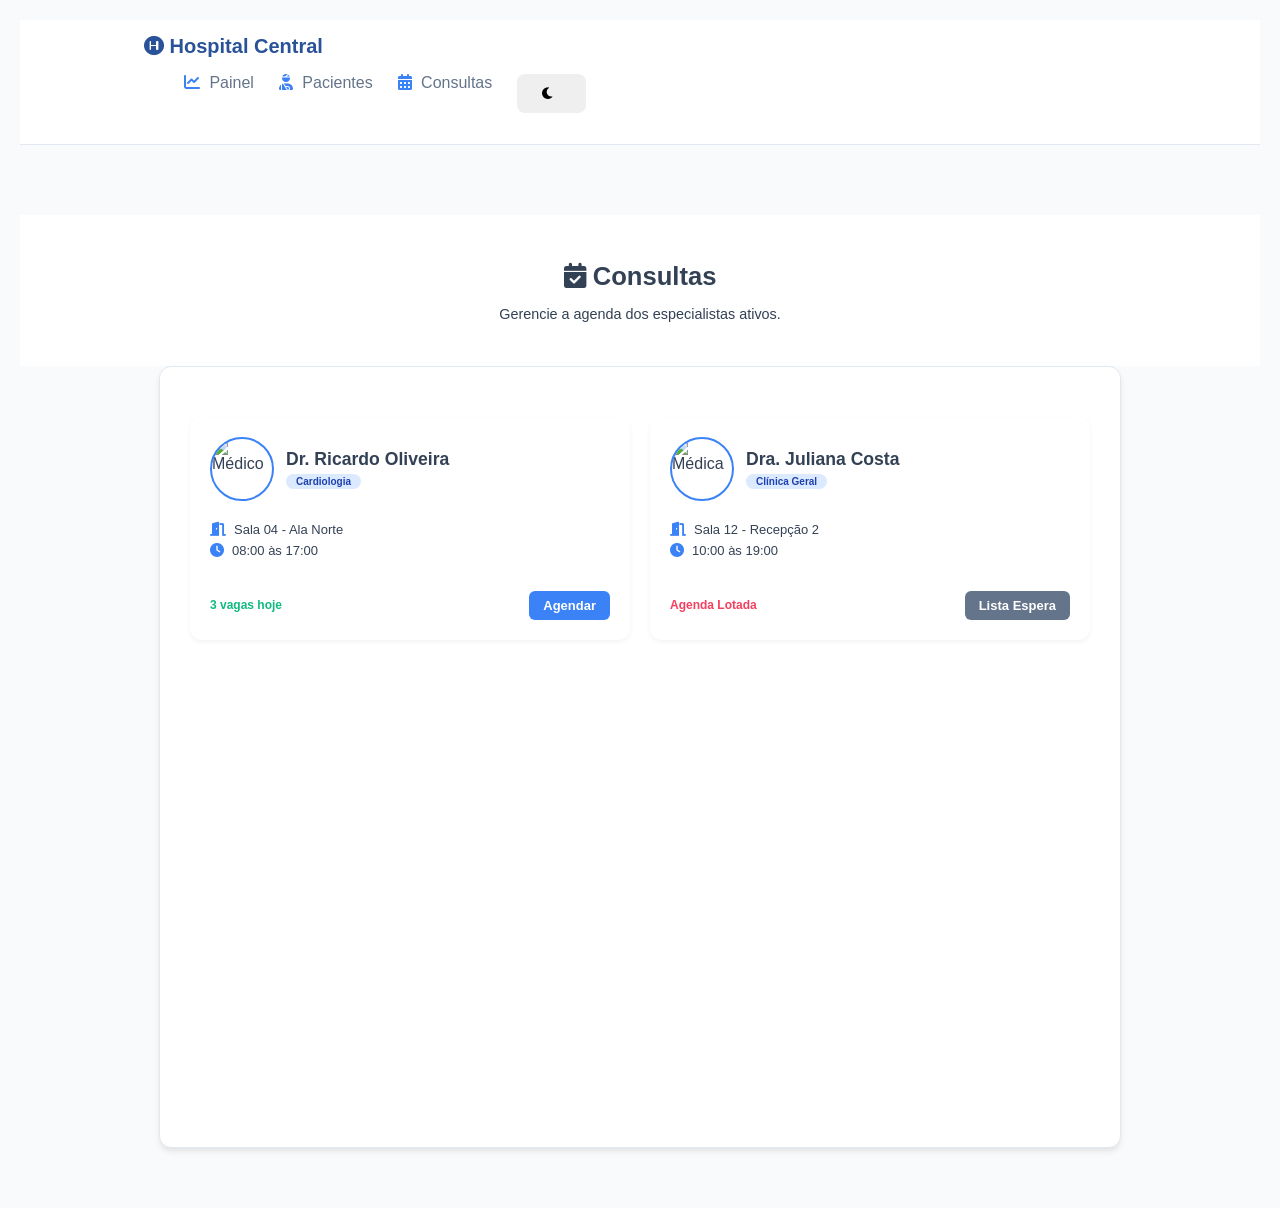
==== consultas.html @ bb9fc18e "Add files via upload" ====
<!DOCTYPE html>
<html lang="pt-br">
<head>
    <meta charset="UTF-8">
    <meta name="viewport" content="width=device-width, initial-scale=1.0">
    <title>Hospital Central | Consultas</title>
    <link rel="stylesheet" href="style.css">
    <link rel="stylesheet" href="consultas.css">
    <link rel="stylesheet" href="https://cdnjs.cloudflare.com/ajax/libs/font-awesome/6.0.0/css/all.min.css">
</head>
<body>

    <nav class="navbar">
        <div class="nav-content">
            <div class="logo"><i class="fas fa-hospital-symbol"></i> Hospital Central</div>
            <ul class="nav-links">
                <li><a href="index.html"><i class="fas fa-chart-line"></i> Painel</a></li>
                <li><a href="#"><i class="fas fa-user-injured"></i> Pacientes</a></li>
                <li><a href="consultas.html" class="active"><i class="fas fa-calendar-alt"></i> Consultas</a></li>
                <li><button id="chkDarkMode" class="btn-dark-mode"><i class="fas fa-moon"></i></button></li>
            </ul>
        </div>
    </nav>

    <header class="mini-banner">
        <div class="mini-banner-content">
            <h1><i class="fas fa-calendar-check"></i> Consultas</h1>
            <p>Gerencie a agenda dos especialistas ativos.</p>
        </div>
    </header>

    <main class="container secao-consultas">
        
        <div id="lista-medicos" class="cards-consultas">
            
            <div class="card-medico">
                <div class="medico-header">
                    <img src="https://cdn-icons-png.flaticon.com/512/3774/3774299.png" alt="Médico">
                    <div class="medico-nome-area">
                        <h3>Dr. Ricardo Oliveira</h3>
                        <span class="especialidade-tag">Cardiologia</span>
                    </div>
                </div>
                <div class="medico-detalhes">
                    <p><i class="fas fa-door-open"></i> Sala 04 - Ala Norte</p>
                    <p><i class="fas fa-clock"></i> 08:00 às 17:00</p>
                </div>
                <div class="footer-card">
                    <span class="status-vagas disponivel">3 vagas hoje</span>
                    <button class="btn-agendar" onclick="abrirAgendamento('Dr. Ricardo', 'Cardiologia')">Agendar</button>
                </div>
            </div>

            <div class="card-medico">
                <div class="medico-header">
                    <img src="https://cdn-icons-png.flaticon.com/512/607/607414.png" alt="Médica">
                    <div class="medico-nome-area">
                        <h3>Dra. Juliana Costa</h3>
                        <span class="especialidade-tag">Clínica Geral</span>
                    </div>
                </div>
                <div class="medico-detalhes">
                    <p><i class="fas fa-door-open"></i> Sala 12 - Recepção 2</p>
                    <p><i class="fas fa-clock"></i> 10:00 às 19:00</p>
                </div>
                <div class="footer-card">
                    <span class="status-vagas cheio">Agenda Lotada</span>
                    <button class="btn-agendar" style="background-color: #64748b;">Lista Espera</button>
                </div>
            </div>

            </div>
---- style.css ----
.navbar {
    display: flex;
    justify-content: space-between;
    align-items: center;
    background: white;
    padding: 15px 10%;
    border-bottom: 1px solid #e2e8f0;
}

.logo {
    font-size: 20px;
    font-weight: bold;
    color: #2a5298;
}

.nav-links {
    list-style: none;
    display: flex;
    gap: 25px;
}

.nav-links a {
    text-decoration: none;
    color: #64748b;
    font-weight: 500;
}


.hero {
    text-align: center;
    padding: 60px 20px;
    background: linear-gradient(rgba(248, 250, 252, 0.9), rgba(248, 250, 252, 0.9)), 
                url('https://images.unsplash.com/photo-1519494026892-80bbd2d6fd0d?auto=format&fit=crop&q=80&w=1000');
    background-size: cover;
    background-position: center;
}


.header-lista {
    max-width: 900px;
    margin: 0 auto;
    display: flex;
    justify-content: space-between;
    align-items: center;
    margin-bottom: 15px;
}

.busca-container {
    background: white;
    padding: 8px 15px;
    border-radius: 20px;
    border: 1px solid #e2e8f0;
    display: flex;
    align-items: center;
    gap: 10px;
}

.busca-container input {
    border: none;
    padding: 0;
}

.busca-container input:focus {
    box-shadow: none;
}

body {
    font-family: 'Inter', -apple-system, BlinkMacSystemFont, "Segoe UI", Roboto, sans-serif;
    background: #f8fafc;
    color: #334155;
    margin: 0;
    padding: 20px;
}

h1, h2 {
    text-align: center;
    color: #1e293b;
    font-weight: 700;
    margin-bottom: 30px;
}

.container, .tabela-container {
    background: white;
    max-width: 900px;
    margin: 0 auto 40px auto;
    padding: 30px;
    border-radius: 12px;
    border: 1px solid #e2e8f0;
    box-shadow: 0 4px 6px -1px rgba(0, 0, 0, 0.1);
}

.tabela-container {
    padding: 0;
    overflow: hidden;
}

form {
    display: grid;
    grid-template-columns: 1fr 1fr;
    gap: 20px;
}

input {
    padding: 12px 16px;
    border: 1px solid #cbd5e1;
    border-radius: 8px;
    font-size: 14px;
    background: #ffffff;
    transition: all 0.2s;
}

input:focus {
    outline: none;
    border-color: #3b82f6;
    box-shadow: 0 0 0 3px rgba(59, 130, 246, 0.1);
}

button {
    padding: 12px 24px;
    border: none;
    border-radius: 8px;
    cursor: pointer;
    font-weight: 600;
    transition: all 0.2s;
}

form button {
    grid-column: span 2;
    justify-self: center;
    background: #10b981;
    color: white;
    width: 200px;
    margin-top: 10px;
}

form button:hover {
    background: #059669;
    transform: translateY(-1px);
}

button.excluir {
    background: #fee2e2;
    color: #dc2626;
    font-size: 12px;
    padding: 8px 16px;
}

button.excluir:hover {
    background: #fca5a5;
    color: #ffffff;
}

table {
    width: 100%;
    border-collapse: collapse;
}

th {
    background: #f1f5f9;
    color: #64748b;
    padding: 16px;
    text-transform: uppercase;
    font-size: 12px;
    letter-spacing: 0.05em;
    text-align: center;
}

td {
    padding: 16px;
    text-align: center;
    border-bottom: 1px solid #f1f5f9;
    font-size: 14px;
}

td:first-child, th:first-child {
    text-align: left;
    padding-left: 30px;
}

tr:hover {
    background: #f8fafc;
}

.dashboard {
    display: flex;
    justify-content: center;
    gap: 20px;
    max-width: 900px;
    margin: -30px auto 30px auto; /* Sobe um pouco para sobrepor o hero */
    position: relative;
    z-index: 10;
}

.card-info {
    background: white;
    padding: 20px;
    border-radius: 12px;
    display: flex;
    align-items: center;
    gap: 15px;
    flex: 1;
    box-shadow: 0 4px 15px rgba(0,0,0,0.05);
    border: 1px solid #e2e8f0;
}

.card-info i {
    font-size: 24px;
    color: #3b82f6;
    background: #eff6ff;
    padding: 15px;
    border-radius: 10px;
}

.card-info span {
    display: block;
    font-size: 20px;
    font-weight: 800;
    color: #1e293b;
}

.card-info p {
    margin: 0;
    font-size: 13px;
    color: #64748b;
}   

button i {
    margin-right: 8px; 
}

form button {
    display: flex;
    align-items: center;
    justify-content: center;
}

.badge-prioridade {
    padding: 5px 12px;
    border-radius: 20px;
    font-size: 11px;
    font-weight: 800;
    text-transform: uppercase;
}

.prioridade-emergencia { background: #fee2e2; color: #dc2626; border: 1px solid #fca5a5; }
.prioridade-urgente { background: #fef9c3; color: #854d0e; border: 1px solid #fde047; }
.prioridade-eletivo { background: #dcfce7; color: #166534; border: 1px solid #86efac; }

select {
    padding: 12px;
    border: 1px solid #cbd5e1;
    border-radius: 8px;
    background: white;
    color: #64748b;
}

.btn-imprimir {
    background: #64748b;
    color: white;
    padding: 8px 15px;
    margin-right: 10px;
    font-size: 13px;
}

.btn-imprimir:hover {
    background: #475569;
}

.acoes-lista {
    display: flex;
    align-items: center;
}

@media print {
    
    nav, .hero, .container, .dashboard, .btn-imprimir, .busca-container, .excluir, h2 {
        display: none !important;
    }
    
    body {
        background: white;
        padding: 0;
    }

    .tabela-container {
        width: 100%;
        box-shadow: none;
        border: none;
    }

    table {
        border: 1px solid #000;
    }
    
    th {
        background: #eee !important;
        color: black !important;
    }
}

.nav-links li a i {
    margin-right: 5px;
    color: #3b82f6;
}

.relogio-container {
    margin-left: 20px;
    padding: 5px 12px;
    background: #eff6ff;
    border-radius: 20px;
    color: #1e40af;
    font-weight: bold;
    font-family: 'monospace';
    border: 1px solid #dbeafe;
    display: flex;
    align-items: center;
    gap: 8px;
}

.nav-links a:hover {
    color: #3b82f6;
    transition: 0.3s;
}
.modal {
    display: none; 
    position: fixed;
    z-index: 2000;
    left: 0; top: 0;
    width: 100%; height: 100%;
    background-color: rgba(0,0,0,0.5);
}

.modal-content {
    background-color: white;
    margin: 5% auto;
    padding: 30px;
    border-radius: 15px;
    width: 50%;
    box-shadow: 0 5px 30px rgba(0,0,0,0.3);
}

.close {
    float: right;
    font-size: 28px;
    cursor: pointer;
}

#detalhesPaciente p {
    margin: 15px 0;
    font-size: 16px;
    line-height: 1.6;
}

.cards-consultas {
    display: grid;
    grid-template-columns: repeat(auto-fit, minmax(300px, 1fr));
    gap: 20px;
    margin-top: 20px;
}

.card-medico {
    background: white;
    padding: 20px;
    border-radius: 12px;
    border: 1px solid #e2e8f0;
    display: flex;
    flex-direction: column;
    justify-content: space-between;
    transition: 0.3s;
}

.card-medico:hover {
    box-shadow: 0 5px 15px rgba(0,0,0,0.1);
}

.medico-info {
    display: flex;
    align-items: center;
    gap: 15px;
    margin-bottom: 15px;
}

.medico-info img {
    width: 50px;
    height: 50px;
    border-radius: 50%;
    background: #f1f5f9;
}

.medico-info h4 { margin: 0; color: #1e293b; }
.medico-info p { margin: 0; font-size: 13px; color: #64748b; }

.status-agenda {
    display: flex;
    justify-content: space-between;
    align-items: center;
    border-top: 1px solid #f1f5f9;
    padding-top: 15px;
}

.vagas { color: #16a34a; font-weight: bold; font-size: 12px; }
.lotado { color: #dc2626; font-weight: bold; font-size: 12px; }

.botao-agendar { background: #3b82f6; color: white; border: none; padding: 5px 12px; border-radius: 6px; cursor: pointer; }
.botao-lista-espera { background: #f1f5f9; color: #64748b; border: none; padding: 5px 12px; border-radius: 6px; cursor: pointer; }

.progress-bar-container {
    width: 100%;
    background-color: var(--border-color);
    border-radius: 10px;
    height: 12px;
    margin: 10px 0;
    overflow: hidden;
}

.progress-bar {
    height: 100%;
    width: 0%; /* Vai aumentar via JS */
    background: linear-gradient(90deg, #3b82f6, #ef4444);
    transition: width 0.5s ease-in-out;
}
.toast {
    position: fixed;
    bottom: 20px;
    right: -200px;
    background: #1e293b;
    color: white;
    padding: 15px 25px;
    border-radius: 8px;
    box-shadow: 0 5px 15px rgba(0,0,0,0.2);
    transition: all 0.5s ease;
    z-index: 3000;
    border-left: 5px solid #3b82f6;
}
---- consultas.css ----
.mini-banner {
    background: linear-gradient(rgba(255, 255, 255, 0.95), rgba(255, 255, 255, 0.95)), 
                url('https://img.freepik.com/fotos-gratis/fundo-abstrato-azul-borrado_53876-104593.jpg');
    background-size: cover;
    background-position: center;
    padding: 30px 0;
    margin-top: 70px;
    text-align: center;
    border-bottom: 1px solid var(--border-color);
}

.mini-banner h1 {
    font-size: 1.6rem; 
    color: var(--text-primary);
    margin-bottom: 5px;
}

.mini-banner p {
    color: var(--text-secondary);
    font-size: 0.9rem;
}

.secao-consultas {
    padding-top: 30px;
    min-height: 80vh;
}

.cards-consultas {
    display: grid;
    grid-template-columns: repeat(auto-fit, minmax(280px, 1fr)); 
    gap: 20px;
    margin-top: 20px;
    padding-bottom: 50px;
}

.card-medico {
    background-color: var(--bg-card);
    border: 1px solid var(--border-color);
    border-radius: 12px;
    padding: 20px;
    display: flex;
    flex-direction: column;
    transition: all 0.3s ease;
    box-shadow: 0 2px 5px rgba(0, 0, 0, 0.05);
}

.card-medico:hover {
    transform: translateY(-5px);
    box-shadow: 0 8px 15px rgba(0, 0, 0, 0.1);
}

.medico-header {
    display: flex;
    align-items: center;
    gap: 12px;
    margin-bottom: 15px;
}

.medico-header img {
    width: 60px;
    height: 60px;
    border-radius: 50%;
    object-fit: cover;
    border: 2px solid #3b82f6;
    flex-shrink: 0;
}

.medico-nome-area h3 {
    font-size: 1.1rem;
    margin: 0;
    color: var(--text-primary);
}

.especialidade-tag {
    display: inline-block;
    background-color: #dbeafe;
    color: #1e40af;
    font-size: 10px;
    font-weight: bold;
    padding: 2px 10px;
    border-radius: 50px;
    margin-top: 4px;
}

.medico-detalhes {
    margin-bottom: 15px;
    flex-grow: 1;
}

.medico-detalhes p {
    font-size: 13px;
    color: var(--text-secondary);
    margin: 6px 0;
    display: flex;
    align-items: center;
    gap: 8px;
}

.medico-detalhes i {
    color: #3b82f6;
    font-size: 14px;
}

.footer-card {
    display: flex;
    justify-content: space-between;
    align-items: center;
    border-top: 1px solid var(--border-color);
    padding-top: 12px;
}

.status-vagas {
    font-size: 12px;
    font-weight: 600;
}

.status-vagas.disponivel { color: #10b981; }
.status-vagas.cheio { color: #f43f5e; }

.btn-agendar {
    background-color: #3b82f6;
    color: white;
    border: none;
    padding: 7px 14px;
    border-radius: 6px;
    font-weight: 600;
    font-size: 13px;
    cursor: pointer;
    transition: 0.2s;
}

.btn-agendar:hover {
    background-color: #1d4ed8;
}

.dark-mode .mini-banner {
    background: linear-gradient(rgba(15, 23, 42, 0.95), rgba(15, 23, 42, 0.95));
}

.dark-mode .mini-banner h1 {
    color: white;
}
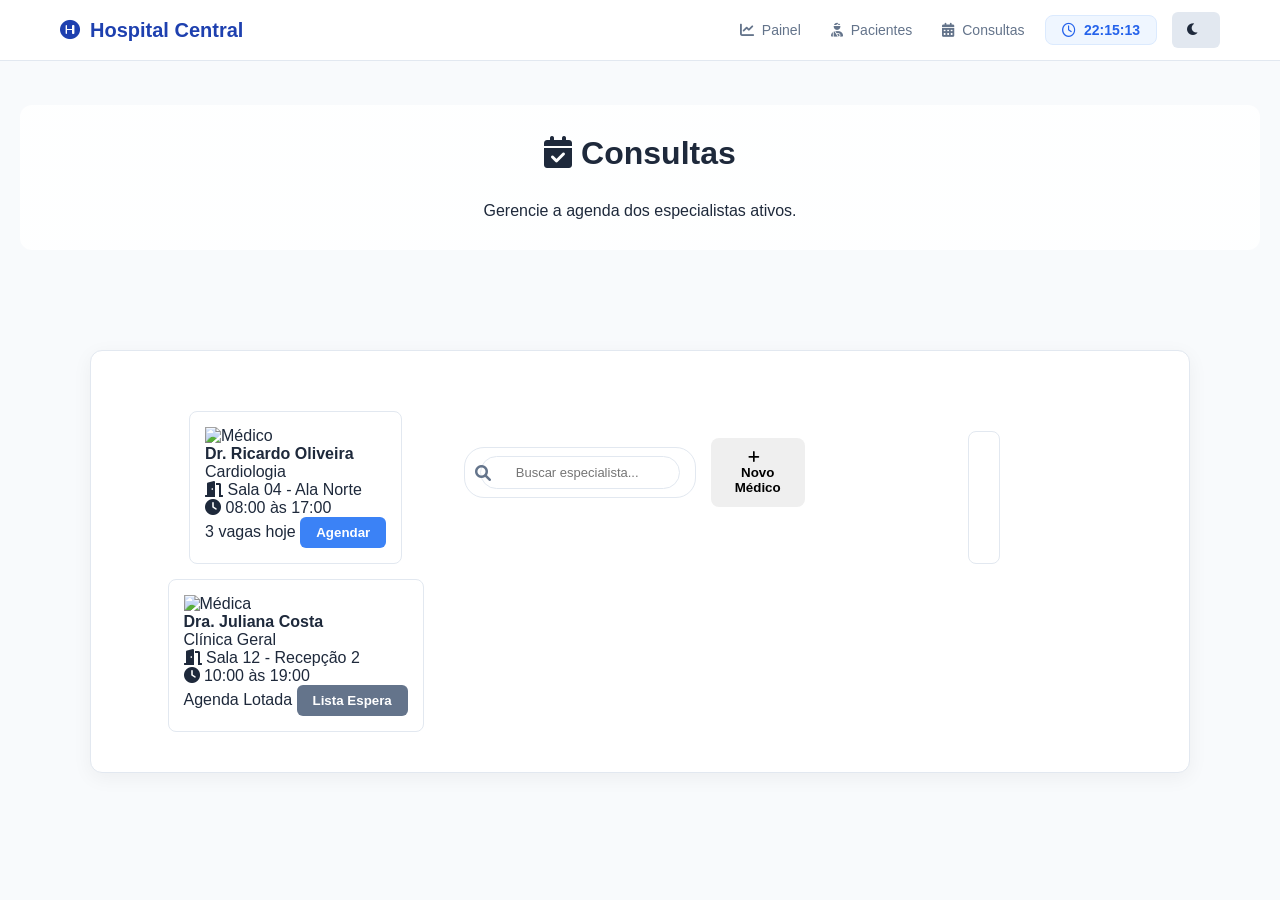
==== commit 9bd6af46: "Add files via upload" ====
--- a/consultas.html
+++ b/consultas.html
@@ -10,17 +10,30 @@
 </head>
 <body>
 
-    <nav class="navbar">
-        <div class="nav-content">
-            <div class="logo"><i class="fas fa-hospital-symbol"></i> Hospital Central</div>
-            <ul class="nav-links">
-                <li><a href="index.html"><i class="fas fa-chart-line"></i> Painel</a></li>
-                <li><a href="#"><i class="fas fa-user-injured"></i> Pacientes</a></li>
-                <li><a href="consultas.html" class="active"><i class="fas fa-calendar-alt"></i> Consultas</a></li>
-                <li><button id="chkDarkMode" class="btn-dark-mode"><i class="fas fa-moon"></i></button></li>
-            </ul>
+    
+
+    <header class="header">
+        <div class="logo">
+            <i class="fas fa-hospital-symbol"></i> 
+            <span>Hospital Central</span>
         </div>
-    </nav>
+
+        <nav class="menu">
+            <a href="index.html"><i class="fas fa-chart-line"></i> Painel</a>
+            <a href="pacientes.html"><i class="fas fa-user-injured"></i> Pacientes</a>
+            <a href="consultas.html" class="active"><i class="fas fa-calendar-alt"></i> Consultas</a>
+        </nav>
+
+        <div class="header-right">
+            <div class="clock">
+                <i class="fa-regular fa-clock"></i>
+                <span id="time">00:00:00</span>
+            </div>
+            <button class="btn-theme">
+                <i class="fas fa-moon"></i>
+            </button>
+        </div>
+    </header>
 
     <header class="mini-banner">
         <div class="mini-banner-content">
@@ -30,7 +43,6 @@
     </header>
 
     <main class="container secao-consultas">
-        
         <div id="lista-medicos" class="cards-consultas">
             
             <div class="card-medico">
@@ -47,9 +59,55 @@
                 </div>
                 <div class="footer-card">
                     <span class="status-vagas disponivel">3 vagas hoje</span>
-                    <button class="btn-agendar" onclick="abrirAgendamento('Dr. Ricardo', 'Cardiologia')">Agendar</button>
+                    <button class="btn-agendar">Agendar</button>
                 </div>
             </div>
+
+           <div class="topo-consultas">
+    <div class="busca-container">
+        <i class="fas fa-search"></i>
+        <input type="text" id="buscaMedico" placeholder="Buscar especialista...">
+    </div>
+    <button class="btn-novo" onclick="abrirModal()">
+        <i class="fas fa-plus"></i> Novo Médico
+    </button>
+</div>
+
+<div id="modalMedico" class="modal">
+    <div class="modal-content">
+        <span class="close" onclick="fecharModal()">&times;</span>
+        <h2><i class="fas fa-user-md"></i> Cadastrar Especialista</h2>
+        <form id="formNovoMedico">
+            <input type="text" id="nomeMed" placeholder="Nome do Médico" required>
+            <input type="text" id="especialidadeMed" placeholder="Especialidade" required>
+            <input type="text" id="salaMed" placeholder="Sala e Ala" required>
+            <input type="text" id="horarioMed" placeholder="Horário (ex: 08:00 às 17:00)" required>
+            <input type="number" id="limiteMed" placeholder="Limite máximo de vagas" min="1" required> 
+            <button type="submit" class="btn-salvar">Salvar Médico</button>
+        </form>
+    </div>
+</div>
+
+    <div id="lista-medicos" class="cards-consultas">
+        <div class="card-medico">
+            </div>
+    </div>
+
+    <div id="areaFormMedico" class="modal-form" style="display: none;">
+        <h2 class="titulo-form">Cadastrar Novo Especialista</h2>
+        <form class="form-medico">
+            <input type="text" placeholder="Nome completo do médico" required>
+            <input type="text" placeholder="Especialidade" required>
+            <input type="text" placeholder="Sala / Ala" required>
+            
+            <div class="form-horario">
+                <input type="time" placeholder="Início"> às <input type="time" placeholder="Fim">
+            </div>
+
+            <button type="submit" class="btn-cadastrar-medico">Cadastrar Médico</button>
+            <button type="button" class="btn-cancelar" onclick="fecharFormularioMedico()">Cancelar</button>
+        </form>
+    </div>
 
             <div class="card-medico">
                 <div class="medico-header">
@@ -69,4 +127,30 @@
                 </div>
             </div>
 
-            </div>+        </div>
+    </main>
+
+    <div id="modalAgendamento" class="modal">
+    <div class="modal-content">
+        <span class="close" onclick="fecharModalAgendamento()">&times;</span>
+        <h2><i class="fas fa-calendar-plus"></i> Agendar Paciente</h2>
+        <form id="formAgendarPaciente">
+            <input type="text" id="agendaNome" placeholder="Nome do Paciente" required>
+            <input type="text" id="agendaCPF" placeholder="CPF" required>
+            <input type="text" id="agendaTelefone" placeholder="Telefone" required>
+            <select id="agendaConvenio">
+                <option value="Particular">Particular</option>
+                <option value="Convênio">Convênio</option>
+            </select>
+            <button type="submit" class="btn-salvar">Confirmar e Ir para Pacientes</button>
+        </form>
+    </div>
+</div>
+
+   <script src="script.js"></script>
+    <script src="consultas.js"></script>
+
+
+</body>
+
+</html>
--- a/consultas.css
+++ b/consultas.css
@@ -1,142 +1,326 @@
+:root {
+    --bg-body: #f8fafc;
+    --bg-card: #ffffff;
+    --text-primary: #1e293b;
+    --text-secondary: #64748b;
+    --border-color: #e2e8f0;
+    --accent-color: #3b82f6;
+}
+
+body.dark-mode {
+    --bg-body: #0f172a;
+    --bg-card: #1e293b;
+    --text-primary: #f1f5f9;
+    --text-secondary: #94a3b8;
+    --border-color: #334155;
+    background-color: var(--bg-body);
+}
+
+* {
+    margin: 0;
+    padding: 0;
+    box-sizing: border-box;
+    font-family: 'Inter', sans-serif;
+}
+
+body {
+    background-color: var(--bg-body);
+    color: var(--text-primary);
+    transition: background 0.3s;
+}
+
+.header {
+    background-color: var(--bg-card);
+    padding: 12px 60px;
+    display: flex;
+    align-items: center;
+    border-bottom: 1px solid var(--border-color);
+    position: fixed;
+    top: 0;
+    left: 0;
+    right: 0;
+    z-index: 1000;
+}
+
+.logo {
+    display: flex;
+    align-items: center;
+    gap: 10px;
+    color: #1e40af;
+    font-weight: 700;
+    font-size: 20px;
+}
+
+.menu {
+    display: flex;
+    gap: 30px;
+    margin-left: auto;
+}
+
+.menu a {
+    text-decoration: none;
+    color: var(--text-secondary);
+    font-size: 14px;
+    font-weight: 500;
+    display: flex;
+    align-items: center;
+    gap: 8px;
+    transition: 0.3s;
+}
+
+.menu a:hover {
+    color: var(--accent-color);
+}
+
+.header-right {
+    display: flex;
+    align-items: center;
+    gap: 15px;
+    margin-left: 20px;
+}
+
+.clock {
+    background: #eff6ff;
+    color: #2563eb;
+    padding: 6px 16px;
+    border-radius: 8px;
+    font-size: 14px;
+    font-weight: 600;
+    font-family: monospace;
+    border: 1px solid #dbeafe;
+}
+
+body.dark-mode .clock {
+    background: #1e293b;
+    color: #60a5fa;
+    border-color: #334155;
+}
+
+.btn-theme {
+    background: var(--border-color);
+    border: none;
+    width: 40px;
+    height: 36px;
+    border-radius: 6px;
+    cursor: pointer;
+    display: flex;
+    align-items: center;
+    justify-content: center;
+    color: var(--text-primary);
+}
+
+.container, .secao-consultas {
+    max-width: 1100px;
+    margin: 100px auto 40px;
+    background: var(--bg-card);
+    padding: 40px;
+    border-radius: 12px;
+    box-shadow: 0 5px 20px rgba(0,0,0,0.05);
+    border: 1px solid var(--border-color);
+}
+
 .mini-banner {
-    background: linear-gradient(rgba(255, 255, 255, 0.95), rgba(255, 255, 255, 0.95)), 
+    background: linear-gradient(rgba(255, 255, 255, 0.9), rgba(255, 255, 255, 0.9)), 
                 url('https://img.freepik.com/fotos-gratis/fundo-abstrato-azul-borrado_53876-104593.jpg');
     background-size: cover;
-    background-position: center;
-    padding: 30px 0;
-    margin-top: 70px;
+    padding: 30px;
     text-align: center;
+    border-radius: 12px;
+    margin-bottom: 20px;
+    margin-top: 85px; 
+}
+
+body.dark-mode .mini-banner {
+    background: linear-gradient(rgba(15, 23, 42, 0.9), rgba(15, 23, 42, 0.9));
+}
+
+
+
+.tabela-pacientes {
+    width: 100%;
+    border-collapse: collapse;
+    margin: 20px 0;
+}
+
+.tabela-pacientes th {
+    background: var(--bg-body);
+    text-align: left;
+    padding: 14px;
+    color: var(--text-secondary);
+    font-size: 12px;
+    text-transform: uppercase;
+}
+
+.tabela-pacientes td {
+    padding: 16px 14px;
     border-bottom: 1px solid var(--border-color);
-}
-
-.mini-banner h1 {
-    font-size: 1.6rem; 
     color: var(--text-primary);
-    margin-bottom: 5px;
-}
-
-.mini-banner p {
-    color: var(--text-secondary);
-    font-size: 0.9rem;
-}
-
-.secao-consultas {
-    padding-top: 30px;
-    min-height: 80vh;
-}
-
+}
+
+.form-paciente {
+    display: grid;
+    grid-template-columns: 1fr 1fr;
+    gap: 15px;
+    margin-top: 20px;
+}
+
+input, select, textarea {
+    padding: 12px;
+    border-radius: 8px;
+    border: 1px solid var(--border-color);
+    background-color: var(--bg-card);
+    color: var(--text-primary);
+    outline: none;
+}
+
+input:focus {
+    border-color: var(--accent-color);
+}
+
+.btn-cadastrar {
+    grid-column: span 2;
+    background: var(--accent-color);
+    color: white;
+    border: none;
+    padding: 14px;
+    border-radius: 8px;
+    font-weight: 600;
+    cursor: pointer;
+}
+
+.btn-agendar {
+    background-color: var(--accent-color);
+    color: white;
+    border: none;
+    padding: 8px 16px;
+    border-radius: 6px;
+    cursor: pointer;
+}
+
+/* TAMANHO REDUZIDO DOS CARDS */
 .cards-consultas {
     display: grid;
-    grid-template-columns: repeat(auto-fit, minmax(280px, 1fr)); 
-    gap: 20px;
+    grid-template-columns: repeat(auto-fill, minmax(280px, 1fr)); /* Mais colunas, cards menores */
+    gap: 15px;
     margin-top: 20px;
-    padding-bottom: 50px;
 }
 
 .card-medico {
+    padding: 15px; /* Menos padding interno */
+    border-radius: 8px;
+    max-width: 300px; /* Limita a largura máxima do card */
+    margin: 0 auto; /* Centraliza na coluna do grid */
+}
+
+.medico-header img {
+    width: 50px; /* Ícone do médico menor */
+    height: 50px;
+}
+
+.medico-nome-area h3 {
+    font-size: 1rem; /* Título menor */
+}
+
+/* ESTILIZAÇÃO DO TOPO E DO NOVO FORMULÁRIO */
+.topo-consultas {
+    display: flex;
+    justify-content: flex-start;
+    gap: 10px;
+    margin-bottom: 20px;
+}
+
+.topo-consultas input {
+    padding: 10px;
+    border-radius: 8px;
+    border: 1px solid var(--border-color);
+    width: 250px;
+}
+
+.form-medico {
+    display: flex;
+    flex-direction: column;
+    gap: 12px;
+    margin-top: 15px;
+}
+
+.form-horario {
+    display: flex;
+    align-items: center;
+    gap: 8px;
+    font-size: 14px;
+}
+
+.form-horario input {
+    width: 80px;
+    padding: 8px;
+}
+
+/* Modo Escuro */
+body.dark-mode .topo-consultas input {
+    background: #1e293b;
+    border-color: #334155;
+    color: white;
+}
+
+/* Barra de busca e botão no canto */
+.topo-consultas {
+    display: flex;
+    justify-content: flex-end; /* Alinha tudo na direita */
+    align-items: center;
+    gap: 15px;
+    margin-bottom: 30px;
+}
+
+.busca-container {
+    position: relative;
+    display: flex;
+    align-items: center;
+}
+
+.busca-container i {
+    position: absolute;
+    left: 10px;
+    color: var(--text-secondary);
+}
+
+.busca-container input {
+    padding: 8px 12px 8px 35px;
+    width: 200px; /* Barra menor */
+    font-size: 13px;
+    border-radius: 20px;
+}
+
+/* Estilo do Modal (Mini Aba) */
+.modal {
+    display: none; 
+    position: fixed;
+    z-index: 2000;
+    left: 0;
+    top: 0;
+    width: 100%;
+    height: 100%;
+    background-color: rgba(0,0,0,0.5);
+}
+
+.modal-content {
     background-color: var(--bg-card);
-    border: 1px solid var(--border-color);
+    margin: 10% auto;
+    padding: 25px;
     border-radius: 12px;
-    padding: 20px;
+    width: 350px; /* Largura da janelinha */
+    box-shadow: 0 5px 15px rgba(0,0,0,0.3);
+}
+
+.close {
+    float: right;
+    font-size: 24px;
+    cursor: pointer;
+    color: var(--text-secondary);
+}
+
+#formNovoMedico {
     display: flex;
     flex-direction: column;
-    transition: all 0.3s ease;
-    box-shadow: 0 2px 5px rgba(0, 0, 0, 0.05);
-}
-
-.card-medico:hover {
-    transform: translateY(-5px);
-    box-shadow: 0 8px 15px rgba(0, 0, 0, 0.1);
-}
-
-.medico-header {
-    display: flex;
-    align-items: center;
     gap: 12px;
-    margin-bottom: 15px;
-}
-
-.medico-header img {
-    width: 60px;
-    height: 60px;
-    border-radius: 50%;
-    object-fit: cover;
-    border: 2px solid #3b82f6;
-    flex-shrink: 0;
-}
-
-.medico-nome-area h3 {
-    font-size: 1.1rem;
-    margin: 0;
-    color: var(--text-primary);
-}
-
-.especialidade-tag {
-    display: inline-block;
-    background-color: #dbeafe;
-    color: #1e40af;
-    font-size: 10px;
-    font-weight: bold;
-    padding: 2px 10px;
-    border-radius: 50px;
-    margin-top: 4px;
-}
-
-.medico-detalhes {
-    margin-bottom: 15px;
-    flex-grow: 1;
-}
-
-.medico-detalhes p {
-    font-size: 13px;
-    color: var(--text-secondary);
-    margin: 6px 0;
-    display: flex;
-    align-items: center;
-    gap: 8px;
-}
-
-.medico-detalhes i {
-    color: #3b82f6;
-    font-size: 14px;
-}
-
-.footer-card {
-    display: flex;
-    justify-content: space-between;
-    align-items: center;
-    border-top: 1px solid var(--border-color);
-    padding-top: 12px;
-}
-
-.status-vagas {
-    font-size: 12px;
-    font-weight: 600;
-}
-
-.status-vagas.disponivel { color: #10b981; }
-.status-vagas.cheio { color: #f43f5e; }
-
-.btn-agendar {
-    background-color: #3b82f6;
-    color: white;
-    border: none;
-    padding: 7px 14px;
-    border-radius: 6px;
-    font-weight: 600;
-    font-size: 13px;
-    cursor: pointer;
-    transition: 0.2s;
-}
-
-.btn-agendar:hover {
-    background-color: #1d4ed8;
-}
-
-.dark-mode .mini-banner {
-    background: linear-gradient(rgba(15, 23, 42, 0.95), rgba(15, 23, 42, 0.95));
-}
-
-.dark-mode .mini-banner h1 {
-    color: white;
+    margin-top: 20px;
 }
